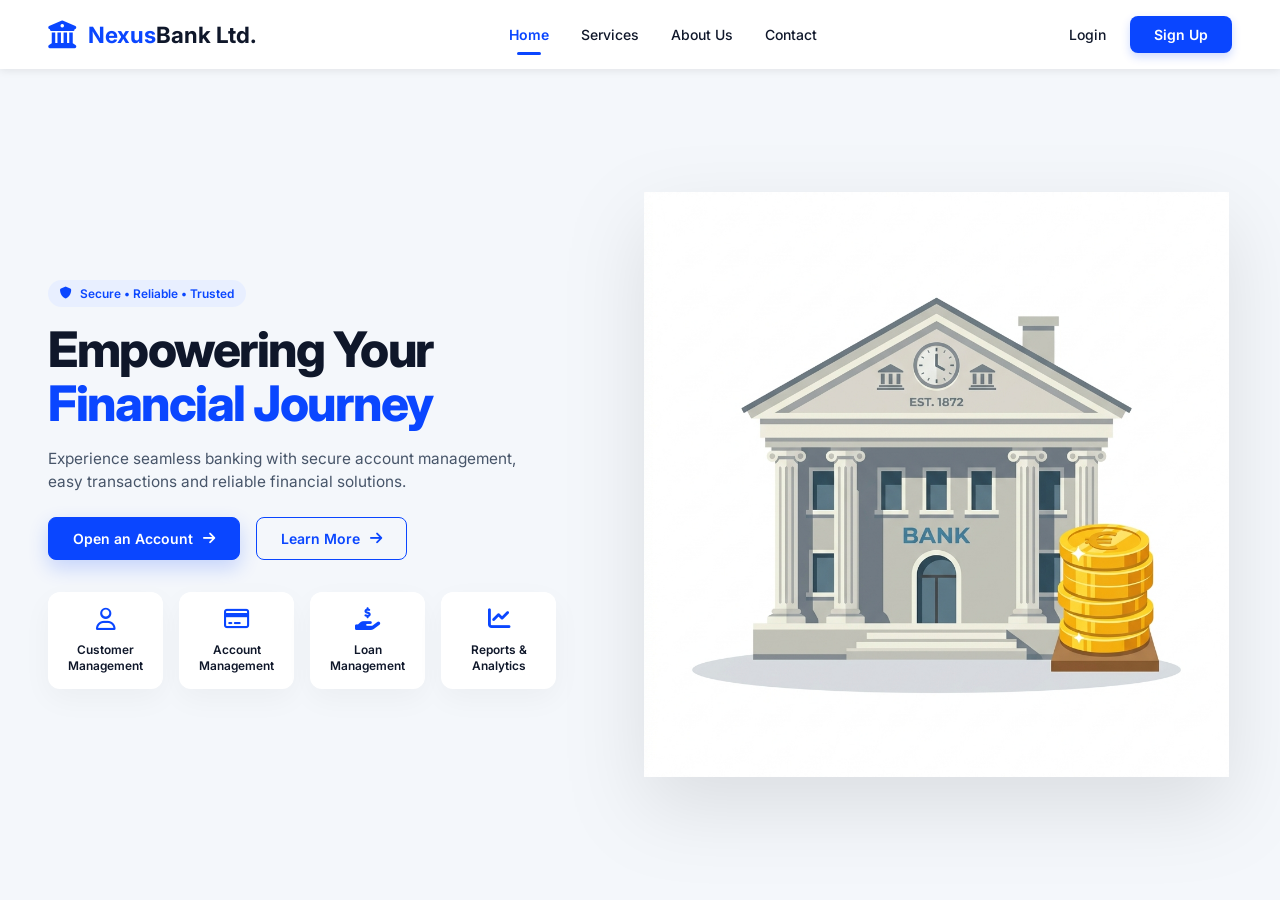
==== index.html @ fcf60eb1 "add landing page and dashboard with responsive design" ====
<!DOCTYPE html>
<html lang="en">
<head>
    <meta charset="UTF-8">
    <meta name="viewport" content="width=device-width, initial-scale=1.0">
    <title>Nexus Bank - Home</title>
    <link href="https://fonts.googleapis.com/css2?family=Inter:wght@400;500;600;700;800&display=swap" rel="stylesheet">
    <link rel="stylesheet" href="https://cdnjs.cloudflare.com/ajax/libs/font-awesome/6.4.0/css/all.min.css">
    <link rel="stylesheet" href="landing.css">
</head>
<body>

    <nav class="navbar">
        <div class="logo">
            <i class="fa-solid fa-building-columns"></i>
            <div><span class="logo-blue">Nexus</span><span class="logo-black">Bank Ltd.</span></div>
        </div>
        <ul class="nav-links">
            <li><a href="#" class="active">Home</a></li>
            <li><a href="#">Services</a></li>
            <li><a href="#">About Us</a></li>
            <li><a href="#">Contact</a></li>
        </ul>
        <div class="nav-actions">
            <a href="dashboard.html" class="login-btn">Login</a>
            <a href="dashboard.html" class="signup-btn">Sign Up</a>
        </div>
    </nav>

    <main class="hero">
        <div class="hero-content">
            <div class="badge">
                <i class="fa-solid fa-shield"></i> Secure &bull; Reliable &bull; Trusted
            </div>
            
            <h1 class="hero-title">Empowering Your<br><span class="text-blue">Financial Journey</span></h1>
            
            <p class="hero-desc">
                Experience seamless banking with secure account management, easy transactions and reliable financial solutions.
            </p>
            
            <div class="hero-buttons">
                <a href="dashboard.html" class="cta-btn primary">Open an Account <i class="fa-solid fa-arrow-right"></i></a>
                <a href="#" class="cta-btn secondary">Learn More <i class="fa-solid fa-arrow-right"></i></a>
            </div>

            <div class="feature-cards">
                <div class="feature-card">
                    <i class="fa-regular fa-user"></i>
                    <span>Customer<br>Management</span>
                </div>
                <div class="feature-card">
                    <i class="fa-regular fa-credit-card"></i>
                    <span>Account<br>Management</span>
                </div>
                <div class="feature-card">
                    <i class="fa-solid fa-hand-holding-dollar"></i>
                    <span>Loan<br>Management</span>
                </div>
                <div class="feature-card">
                    <i class="fa-solid fa-chart-line"></i>
                    <span>Reports &<br>Analytics</span>
                </div>
            </div>
        </div>

        <div class="hero-image">
            <img src="bank_illustration.png" alt="Bank Illustration">
        </div>
    </main>

</body>
</html>
---- landing.css ----
:root {
    --primary: #0a46ff;
    --primary-light: #e8efff;
    --text-dark: #0f172a;
    --text-light: #475569;
    --bg-color: #f4f7fb;
    --card-bg: #ffffff;
}

* {
    margin: 0;
    padding: 0;
    box-sizing: border-box;
    font-family: 'Inter', sans-serif;
}

html {
    font-size: 14px; /* Scale down all rem units */
}

body {
    background-color: var(--bg-color);
    color: var(--text-dark);
    overflow: hidden;
    height: 100vh;
    display: flex;
    flex-direction: column;
}

/* Navbar */
.navbar {
    display: flex;
    justify-content: space-between;
    align-items: center;
    padding: 16px 48px;
    width: 100%;
    background-color: white;
    box-shadow: 0 2px 8px rgba(0,0,0,0.08);
}

.logo {
    display: flex;
    align-items: center;
    gap: 12px;
    font-weight: 700;
    font-size: 1.6rem;
}

.logo i {
    color: var(--primary);
    font-size: 2rem;
}

.logo-blue {
    color: var(--primary);
}

.logo-black {
    color: var(--text-dark);
}

.nav-links {
    display: flex;
    align-items: center;
    gap: 32px;
    list-style: none;
    flex: 1;
    justify-content: center;
}

.nav-links a {
    text-decoration: none;
    color: var(--text-dark);
    font-weight: 500;
    font-size: 1rem;
    padding-bottom: 8px;
    position: relative;
    transition: color 0.2s;
}

.nav-links a.active {
    color: var(--primary);
    font-weight: 600;
}

.nav-links a.active::after {
    content: '';
    position: absolute;
    bottom: -4px;
    left: 50%;
    transform: translateX(-50%);
    width: 24px;
    height: 3px;
    background-color: var(--primary);
    border-radius: 2px;
}

.nav-actions {
    display: flex;
    align-items: center;
    gap: 24px;
}

.login-btn {
    text-decoration: none;
    color: var(--text-dark);
    font-weight: 500;
}

.login-btn:hover {
    color: var(--primary);
}

.signup-btn {
    text-decoration: none;
    padding: 10px 24px;
    background-color: var(--primary);
    border-radius: 8px;
    font-weight: 600;
    color: white;
    transition: all 0.2s;
    box-shadow: 0 4px 10px rgba(10, 70, 255, 0.2);
}

.signup-btn:hover {
    background-color: #063cd1;
    transform: translateY(-2px);
    box-shadow: 0 6px 15px rgba(10, 70, 255, 0.3);
}

/* Hero Section */
.hero {
    flex: 1;
    display: flex;
    align-items: center;
    justify-content: space-between;
    width: 100%;
    padding: 0 48px;
    animation: fadeIn 0.8s ease-out forwards;
}

@keyframes fadeIn {
    from { opacity: 0; transform: translateY(20px); }
    to { opacity: 1; transform: translateY(0); }
}

.hero-content {
    flex: 1;
    max-width: 600px;
}

.badge {
    display: inline-flex;
    align-items: center;
    gap: 8px;
    background-color: var(--primary-light);
    color: var(--primary);
    padding: 6px 12px;
    border-radius: 20px;
    font-size: 0.85rem;
    font-weight: 600;
    margin-bottom: 16px;
}

.hero-title {
    font-size: 3.5rem;
    line-height: 1.1;
    color: var(--text-dark);
    font-family: 'Inter', sans-serif;
    font-weight: 800;
    letter-spacing: -1.5px;
    margin-bottom: 16px;
}

.text-blue {
    color: var(--primary);
}

.hero-desc {
    color: var(--text-light);
    font-size: 1.1rem;
    line-height: 1.5;
    margin-bottom: 24px;
    max-width: 500px;
}

/* Buttons */
.hero-buttons {
    display: flex;
    gap: 16px;
    margin-bottom: 32px;
}

.cta-btn {
    display: inline-flex;
    align-items: center;
    gap: 10px;
    padding: 12px 24px;
    border-radius: 8px;
    text-decoration: none;
    font-weight: 600;
    font-size: 1rem;
    transition: all 0.2s;
}

.cta-btn.primary {
    background-color: var(--primary);
    color: white;
    border: 1.5px solid var(--primary);
    box-shadow: 0 8px 20px rgba(10, 70, 255, 0.2);
}

.cta-btn.primary:hover {
    background-color: #063cd1;
    border-color: #063cd1;
    transform: translateY(-3px);
    box-shadow: 0 12px 25px rgba(10, 70, 255, 0.3);
}

.cta-btn.secondary {
    background-color: transparent;
    color: var(--primary);
    border: 1.5px solid var(--primary);
}

.cta-btn.secondary:hover {
    background-color: var(--primary-light);
    transform: translateY(-3px);
}

/* Feature Cards */
.feature-cards {
    display: flex;
    gap: 16px;
}

.feature-card {
    background-color: var(--card-bg);
    padding: 16px 12px;
    border-radius: 12px;
    box-shadow: 0 10px 30px rgba(0,0,0,0.04);
    display: flex;
    flex-direction: column;
    align-items: center;
    text-align: center;
    gap: 12px;
    width: 115px;
    transition: transform 0.3s ease, box-shadow 0.3s ease;
}

.feature-card:hover {
    transform: translateY(-8px);
    box-shadow: 0 15px 40px rgba(0,0,0,0.08);
}

.feature-card i {
    font-size: 1.6rem;
    color: var(--primary);
}

.feature-card span {
    font-size: 0.85rem;
    font-weight: 600;
    color: var(--text-dark);
    line-height: 1.3;
}

/* Hero Image */
.hero-image {
    flex: 1;
    display: flex;
    justify-content: flex-end;
    position: relative;
}

.hero-image img {
    max-width: 100%;
    height: auto;
    max-height: 65vh;
    width: 600px;
    object-fit: contain;
    z-index: 1;
    animation: float 6s ease-in-out infinite;
    filter: drop-shadow(0 30px 40px rgba(0,0,0,0.1));
    mix-blend-mode: multiply;
}

@keyframes float {
    0% { transform: translateY(0px); }
    50% { transform: translateY(-20px); }
    100% { transform: translateY(0px); }
}

/* Responsive */
@media (max-width: 1024px) {
    .hero {
        flex-direction: column;
        text-align: center;
        padding: 0 32px;
    }
    
    .hero-content {
        margin-bottom: 60px;
        display: flex;
        flex-direction: column;
        align-items: center;
    }
    
    .hero-title {
        font-size: 3.5rem;
    }
    
    .hero-buttons {
        justify-content: center;
    }
    
    .feature-cards {
        flex-wrap: wrap;
        justify-content: center;
    }
    
    .nav-links {
        display: none;
    }
}
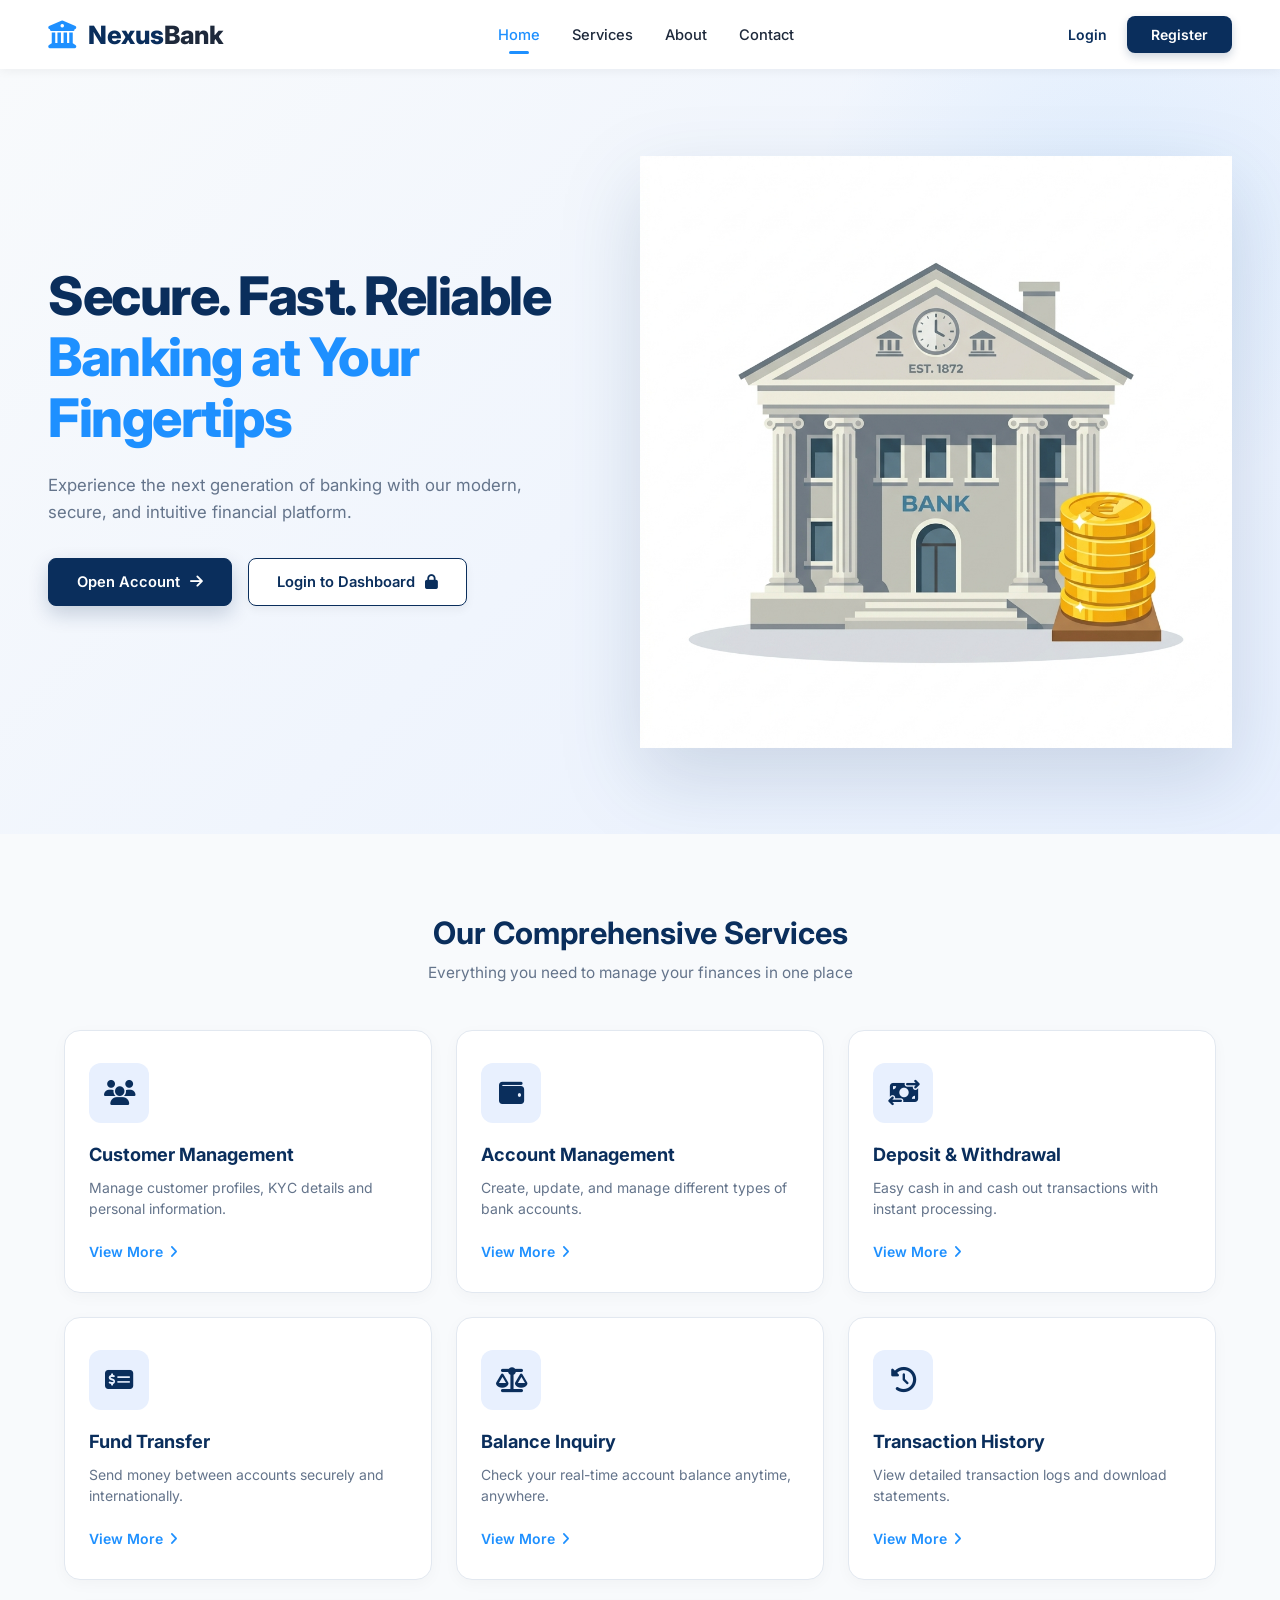
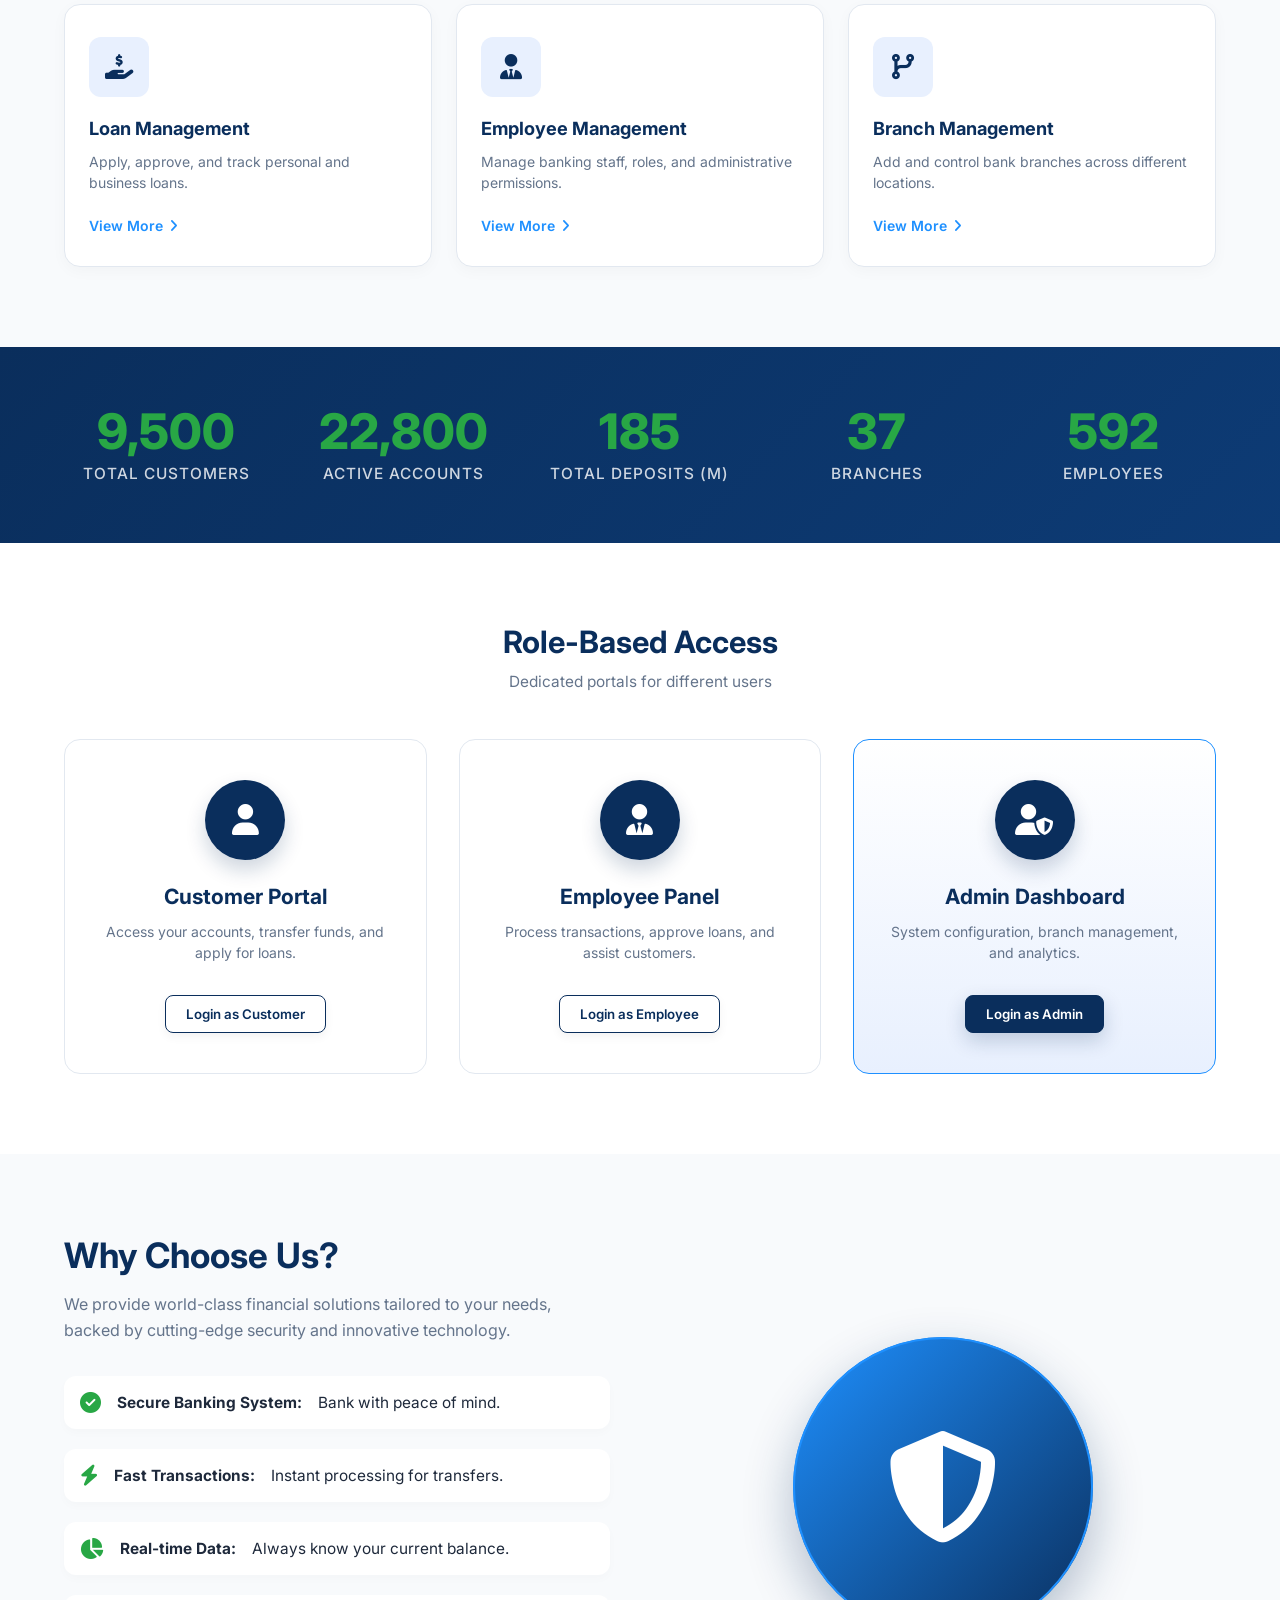
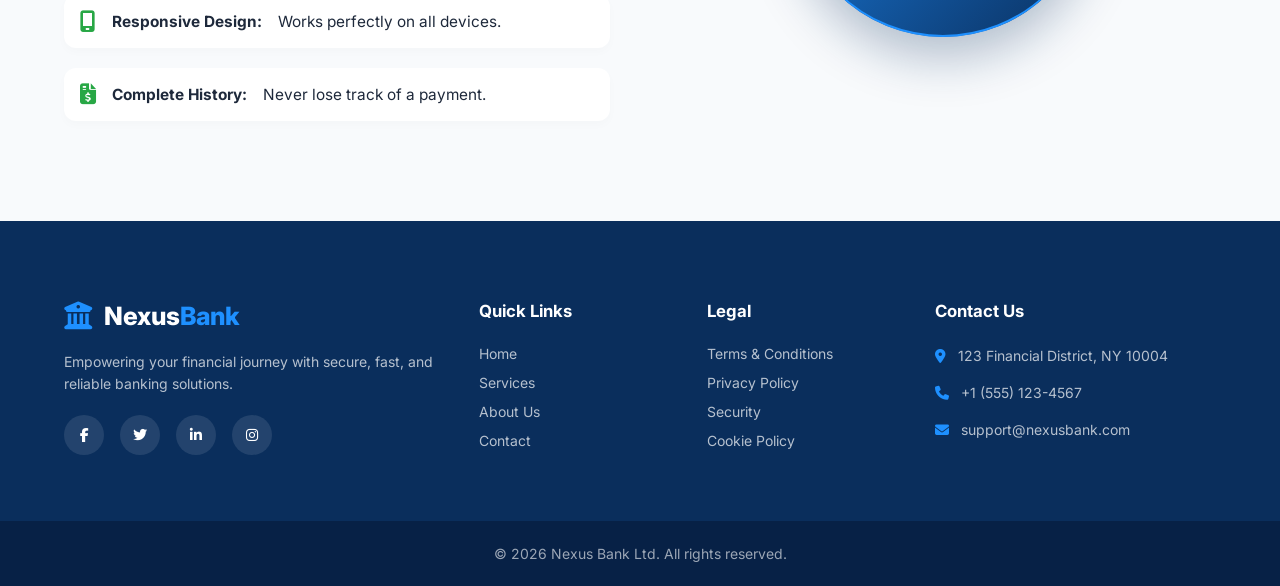
==== commit 47cbe834: "update ui of home page" ====
--- a/index.html
+++ b/index.html
@@ -10,64 +10,245 @@
 </head>
 <body>
 
+    <!-- 1. Top Navigation Bar -->
     <nav class="navbar">
         <div class="logo">
             <i class="fa-solid fa-building-columns"></i>
-            <div><span class="logo-blue">Nexus</span><span class="logo-black">Bank Ltd.</span></div>
+            <div><span class="logo-blue">Nexus</span><span class="logo-black">Bank</span></div>
         </div>
         <ul class="nav-links">
             <li><a href="#" class="active">Home</a></li>
-            <li><a href="#">Services</a></li>
-            <li><a href="#">About Us</a></li>
-            <li><a href="#">Contact</a></li>
+            <li><a href="#services">Services</a></li>
+            <li><a href="#about">About</a></li>
+            <li><a href="#contact">Contact</a></li>
         </ul>
         <div class="nav-actions">
             <a href="dashboard.html" class="login-btn">Login</a>
-            <a href="dashboard.html" class="signup-btn">Sign Up</a>
+            <a href="dashboard.html" class="signup-btn">Register</a>
         </div>
     </nav>
 
+    <!-- 2. Hero Section -->
     <main class="hero">
         <div class="hero-content">
-            <div class="badge">
-                <i class="fa-solid fa-shield"></i> Secure &bull; Reliable &bull; Trusted
-            </div>
-            
-            <h1 class="hero-title">Empowering Your<br><span class="text-blue">Financial Journey</span></h1>
-            
+            <h1 class="hero-title">Secure. Fast. Reliable<br><span class="text-blue">Banking at Your Fingertips</span></h1>
             <p class="hero-desc">
-                Experience seamless banking with secure account management, easy transactions and reliable financial solutions.
+                Experience the next generation of banking with our modern, secure, and intuitive financial platform.
             </p>
-            
             <div class="hero-buttons">
-                <a href="dashboard.html" class="cta-btn primary">Open an Account <i class="fa-solid fa-arrow-right"></i></a>
-                <a href="#" class="cta-btn secondary">Learn More <i class="fa-solid fa-arrow-right"></i></a>
-            </div>
-
-            <div class="feature-cards">
-                <div class="feature-card">
-                    <i class="fa-regular fa-user"></i>
-                    <span>Customer<br>Management</span>
-                </div>
-                <div class="feature-card">
-                    <i class="fa-regular fa-credit-card"></i>
-                    <span>Account<br>Management</span>
-                </div>
-                <div class="feature-card">
-                    <i class="fa-solid fa-hand-holding-dollar"></i>
-                    <span>Loan<br>Management</span>
-                </div>
-                <div class="feature-card">
-                    <i class="fa-solid fa-chart-line"></i>
-                    <span>Reports &<br>Analytics</span>
-                </div>
-            </div>
-        </div>
-
+                <a href="dashboard.html" class="cta-btn primary">Open Account <i class="fa-solid fa-arrow-right"></i></a>
+                <a href="dashboard.html" class="cta-btn secondary">Login to Dashboard <i class="fa-solid fa-lock"></i></a>
+            </div>
+        </div>
         <div class="hero-image">
             <img src="bank_illustration.png" alt="Bank Illustration">
         </div>
     </main>
 
+    <!-- 3. Feature Cards Section -->
+    <section id="services" class="section-padding bg-light">
+        <div class="container">
+            <div class="section-title">
+                <h2>Our Comprehensive Services</h2>
+                <p>Everything you need to manage your finances in one place</p>
+            </div>
+            <div class="features-grid">
+                <!-- Customer Management -->
+                <div class="feature-card-full">
+                    <div class="icon-wrapper"><i class="fa-solid fa-users"></i></div>
+                    <h3>Customer Management</h3>
+                    <p>Manage customer profiles, KYC details and personal information.</p>
+                    <a href="#" class="view-more">View More <i class="fa-solid fa-angle-right"></i></a>
+                </div>
+                <!-- Account Management -->
+                <div class="feature-card-full">
+                    <div class="icon-wrapper"><i class="fa-solid fa-wallet"></i></div>
+                    <h3>Account Management</h3>
+                    <p>Create, update, and manage different types of bank accounts.</p>
+                    <a href="#" class="view-more">View More <i class="fa-solid fa-angle-right"></i></a>
+                </div>
+                <!-- Deposit & Withdrawal -->
+                <div class="feature-card-full">
+                    <div class="icon-wrapper"><i class="fa-solid fa-money-bill-transfer"></i></div>
+                    <h3>Deposit & Withdrawal</h3>
+                    <p>Easy cash in and cash out transactions with instant processing.</p>
+                    <a href="#" class="view-more">View More <i class="fa-solid fa-angle-right"></i></a>
+                </div>
+                <!-- Fund Transfer -->
+                <div class="feature-card-full">
+                    <div class="icon-wrapper"><i class="fa-solid fa-money-check-dollar"></i></div>
+                    <h3>Fund Transfer</h3>
+                    <p>Send money between accounts securely and internationally.</p>
+                    <a href="#" class="view-more">View More <i class="fa-solid fa-angle-right"></i></a>
+                </div>
+                <!-- Balance Inquiry -->
+                <div class="feature-card-full">
+                    <div class="icon-wrapper"><i class="fa-solid fa-scale-balanced"></i></div>
+                    <h3>Balance Inquiry</h3>
+                    <p>Check your real-time account balance anytime, anywhere.</p>
+                    <a href="#" class="view-more">View More <i class="fa-solid fa-angle-right"></i></a>
+                </div>
+                <!-- Transaction History -->
+                <div class="feature-card-full">
+                    <div class="icon-wrapper"><i class="fa-solid fa-clock-rotate-left"></i></div>
+                    <h3>Transaction History</h3>
+                    <p>View detailed transaction logs and download statements.</p>
+                    <a href="#" class="view-more">View More <i class="fa-solid fa-angle-right"></i></a>
+                </div>
+                <!-- Loan Management -->
+                <div class="feature-card-full">
+                    <div class="icon-wrapper"><i class="fa-solid fa-hand-holding-dollar"></i></div>
+                    <h3>Loan Management</h3>
+                    <p>Apply, approve, and track personal and business loans.</p>
+                    <a href="#" class="view-more">View More <i class="fa-solid fa-angle-right"></i></a>
+                </div>
+                <!-- Employee Management -->
+                <div class="feature-card-full">
+                    <div class="icon-wrapper"><i class="fa-solid fa-user-tie"></i></div>
+                    <h3>Employee Management</h3>
+                    <p>Manage banking staff, roles, and administrative permissions.</p>
+                    <a href="#" class="view-more">View More <i class="fa-solid fa-angle-right"></i></a>
+                </div>
+                <!-- Branch Management -->
+                <div class="feature-card-full">
+                    <div class="icon-wrapper"><i class="fa-solid fa-code-branch"></i></div>
+                    <h3>Branch Management</h3>
+                    <p>Add and control bank branches across different locations.</p>
+                    <a href="#" class="view-more">View More <i class="fa-solid fa-angle-right"></i></a>
+                </div>
+            </div>
+        </div>
+    </section>
+
+    <!-- 4. Quick Stats Section -->
+    <section class="stats-section">
+        <div class="container stats-grid">
+            <div class="stat-item">
+                <div class="stat-number" data-target="50000">0</div>
+                <div class="stat-label">Total Customers</div>
+            </div>
+            <div class="stat-item">
+                <div class="stat-number" data-target="120000">0</div>
+                <div class="stat-label">Active Accounts</div>
+            </div>
+            <div class="stat-item">
+                <div class="stat-number" data-target="850">0</div>
+                <div class="stat-label">Total Deposits (M)</div>
+            </div>
+            <div class="stat-item">
+                <div class="stat-number" data-target="125">0</div>
+                <div class="stat-label">Branches</div>
+            </div>
+            <div class="stat-item">
+                <div class="stat-number" data-target="3200">0</div>
+                <div class="stat-label">Employees</div>
+            </div>
+        </div>
+    </section>
+
+    <!-- 5. Role-Based Access Section -->
+    <section class="section-padding bg-white">
+        <div class="container">
+            <div class="section-title">
+                <h2>Role-Based Access</h2>
+                <p>Dedicated portals for different users</p>
+            </div>
+            <div class="roles-grid">
+                <div class="role-card">
+                    <div class="role-icon"><i class="fa-solid fa-user"></i></div>
+                    <h3>Customer Portal</h3>
+                    <p>Access your accounts, transfer funds, and apply for loans.</p>
+                    <a href="dashboard.html" class="cta-btn secondary btn-sm">Login as Customer</a>
+                </div>
+                <div class="role-card">
+                    <div class="role-icon"><i class="fa-solid fa-user-tie"></i></div>
+                    <h3>Employee Panel</h3>
+                    <p>Process transactions, approve loans, and assist customers.</p>
+                    <a href="dashboard.html" class="cta-btn secondary btn-sm">Login as Employee</a>
+                </div>
+                <div class="role-card admin-card">
+                    <div class="role-icon"><i class="fa-solid fa-user-shield"></i></div>
+                    <h3>Admin Dashboard</h3>
+                    <p>System configuration, branch management, and analytics.</p>
+                    <a href="dashboard.html" class="cta-btn primary btn-sm">Login as Admin</a>
+                </div>
+            </div>
+        </div>
+    </section>
+
+    <!-- 6. Why Choose Us Section -->
+    <section id="about" class="section-padding bg-light">
+        <div class="container">
+            <div class="why-choose-us-wrapper">
+                <div class="why-content">
+                    <h2>Why Choose Us?</h2>
+                    <p>We provide world-class financial solutions tailored to your needs, backed by cutting-edge security and innovative technology.</p>
+                    <ul class="benefit-list">
+                        <li><i class="fa-solid fa-check-circle"></i> <strong>Secure Banking System:</strong> Bank with peace of mind.</li>
+                        <li><i class="fa-solid fa-bolt"></i> <strong>Fast Transactions:</strong> Instant processing for transfers.</li>
+                        <li><i class="fa-solid fa-chart-pie"></i> <strong>Real-time Data:</strong> Always know your current balance.</li>
+                        <li><i class="fa-solid fa-mobile-screen"></i> <strong>Responsive Design:</strong> Works perfectly on all devices.</li>
+                        <li><i class="fa-solid fa-file-invoice-dollar"></i> <strong>Complete History:</strong> Never lose track of a payment.</li>
+                    </ul>
+                </div>
+                <div class="why-image">
+                    <div class="shield-graphic">
+                        <i class="fa-solid fa-shield-halved"></i>
+                        <div class="pulse-ring"></div>
+                    </div>
+                </div>
+            </div>
+        </div>
+    </section>
+
+    <!-- 7. Footer Section -->
+    <footer id="contact" class="footer">
+        <div class="container footer-grid">
+            <div class="footer-about">
+                <div class="logo footer-logo">
+                    <i class="fa-solid fa-building-columns"></i>
+                    <div><span class="logo-white">Nexus</span><span class="logo-light">Bank</span></div>
+                </div>
+                <p>Empowering your financial journey with secure, fast, and reliable banking solutions.</p>
+                <div class="social-links">
+                    <a href="#"><i class="fa-brands fa-facebook-f"></i></a>
+                    <a href="#"><i class="fa-brands fa-twitter"></i></a>
+                    <a href="#"><i class="fa-brands fa-linkedin-in"></i></a>
+                    <a href="#"><i class="fa-brands fa-instagram"></i></a>
+                </div>
+            </div>
+            <div class="footer-links">
+                <h3>Quick Links</h3>
+                <ul>
+                    <li><a href="#">Home</a></li>
+                    <li><a href="#services">Services</a></li>
+                    <li><a href="#about">About Us</a></li>
+                    <li><a href="#contact">Contact</a></li>
+                </ul>
+            </div>
+            <div class="footer-links">
+                <h3>Legal</h3>
+                <ul>
+                    <li><a href="#">Terms & Conditions</a></li>
+                    <li><a href="#">Privacy Policy</a></li>
+                    <li><a href="#">Security</a></li>
+                    <li><a href="#">Cookie Policy</a></li>
+                </ul>
+            </div>
+            <div class="footer-contact">
+                <h3>Contact Us</h3>
+                <ul>
+                    <li><i class="fa-solid fa-location-dot"></i> 123 Financial District, NY 10004</li>
+                    <li><i class="fa-solid fa-phone"></i> +1 (555) 123-4567</li>
+                    <li><i class="fa-solid fa-envelope"></i> support@nexusbank.com</li>
+                </ul>
+            </div>
+        </div>
+        <div class="footer-bottom">
+            <p>&copy; 2026 Nexus Bank Ltd. All rights reserved.</p>
+        </div>
+    </footer>
+
+    <script src="script.js"></script>
 </body>
 </html>
--- a/landing.css
+++ b/landing.css
@@ -1,10 +1,14 @@
 :root {
-    --primary: #0a46ff;
-    --primary-light: #e8efff;
-    --text-dark: #0f172a;
-    --text-light: #475569;
-    --bg-color: #f4f7fb;
+    --primary: #0A2E5C;      /* Navy Blue */
+    --primary-light: #e8f0fe;
+    --secondary: #1E90FF;    /* Sky Blue */
+    --accent: #28a745;       /* Green for success */
+    --text-dark: #1e293b;
+    --text-light: #64748b;
+    --bg-color: #f8fafc;
+    --bg-white: #ffffff;
     --card-bg: #ffffff;
+    --border-color: #e2e8f0;
 }
 
 * {
@@ -15,16 +19,56 @@
 }
 
 html {
-    font-size: 14px; /* Scale down all rem units */
+    font-size: 14px;
+    scroll-behavior: smooth;
 }
 
 body {
     background-color: var(--bg-color);
     color: var(--text-dark);
-    overflow: hidden;
-    height: 100vh;
+    min-height: 100vh;
     display: flex;
     flex-direction: column;
+}
+
+.container {
+    max-width: 1200px;
+    margin: 0 auto;
+    padding: 0 24px;
+}
+
+.section-padding {
+    padding: 80px 0;
+}
+
+.bg-light {
+    background-color: var(--bg-color);
+}
+
+.bg-white {
+    background-color: var(--bg-white);
+}
+
+/* Typography & General */
+.section-title {
+    text-align: center;
+    margin-bottom: 48px;
+}
+
+.section-title h2 {
+    font-size: 2.2rem;
+    color: var(--primary);
+    margin-bottom: 12px;
+    font-weight: 700;
+}
+
+.section-title p {
+    font-size: 1.1rem;
+    color: var(--text-light);
+}
+
+.text-blue {
+    color: var(--secondary);
 }
 
 /* Navbar */
@@ -35,19 +79,22 @@
     padding: 16px 48px;
     width: 100%;
     background-color: white;
-    box-shadow: 0 2px 8px rgba(0,0,0,0.08);
+    box-shadow: 0 2px 10px rgba(0,0,0,0.05);
+    position: sticky;
+    top: 0;
+    z-index: 1000;
 }
 
 .logo {
     display: flex;
     align-items: center;
     gap: 12px;
-    font-weight: 700;
-    font-size: 1.6rem;
+    font-weight: 800;
+    font-size: 1.8rem;
 }
 
 .logo i {
-    color: var(--primary);
+    color: var(--secondary);
     font-size: 2rem;
 }
 
@@ -72,15 +119,14 @@
     text-decoration: none;
     color: var(--text-dark);
     font-weight: 500;
-    font-size: 1rem;
-    padding-bottom: 8px;
+    font-size: 1.05rem;
+    padding-bottom: 6px;
     position: relative;
-    transition: color 0.2s;
-}
-
-.nav-links a.active {
-    color: var(--primary);
-    font-weight: 600;
+    transition: color 0.3s;
+}
+
+.nav-links a:hover, .nav-links a.active {
+    color: var(--secondary);
 }
 
 .nav-links a.active::after {
@@ -89,26 +135,27 @@
     bottom: -4px;
     left: 50%;
     transform: translateX(-50%);
-    width: 24px;
+    width: 20px;
     height: 3px;
-    background-color: var(--primary);
+    background-color: var(--secondary);
     border-radius: 2px;
 }
 
 .nav-actions {
     display: flex;
     align-items: center;
-    gap: 24px;
+    gap: 20px;
 }
 
 .login-btn {
     text-decoration: none;
-    color: var(--text-dark);
-    font-weight: 500;
+    color: var(--primary);
+    font-weight: 600;
+    transition: color 0.2s;
 }
 
 .login-btn:hover {
-    color: var(--primary);
+    color: var(--secondary);
 }
 
 .signup-btn {
@@ -118,24 +165,46 @@
     border-radius: 8px;
     font-weight: 600;
     color: white;
-    transition: all 0.2s;
-    box-shadow: 0 4px 10px rgba(10, 70, 255, 0.2);
+    transition: all 0.3s;
+    box-shadow: 0 4px 10px rgba(10, 46, 92, 0.2);
 }
 
 .signup-btn:hover {
-    background-color: #063cd1;
+    background-color: var(--secondary);
     transform: translateY(-2px);
-    box-shadow: 0 6px 15px rgba(10, 70, 255, 0.3);
+    box-shadow: 0 6px 15px rgba(30, 144, 255, 0.3);
 }
 
 /* Hero Section */
 .hero {
-    flex: 1;
     display: flex;
     align-items: center;
     justify-content: space-between;
     width: 100%;
-    padding: 0 48px;
+    padding: 60px 48px;
+    min-height: 85vh;
+    background: linear-gradient(135deg, #f8fafc 0%, #e8f0fe 100%);
+    position: relative;
+    overflow: hidden;
+}
+
+.hero::before {
+    content: '';
+    position: absolute;
+    top: -20%;
+    right: -10%;
+    width: 600px;
+    height: 600px;
+    background: radial-gradient(circle, rgba(30, 144, 255, 0.08) 0%, rgba(255,255,255,0) 70%);
+    border-radius: 50%;
+    z-index: 0;
+}
+
+.hero-content {
+    flex: 1;
+    max-width: 600px;
+    position: relative;
+    z-index: 1;
     animation: fadeIn 0.8s ease-out forwards;
 }
 
@@ -144,44 +213,21 @@
     to { opacity: 1; transform: translateY(0); }
 }
 
-.hero-content {
-    flex: 1;
-    max-width: 600px;
-}
-
-.badge {
-    display: inline-flex;
-    align-items: center;
-    gap: 8px;
-    background-color: var(--primary-light);
-    color: var(--primary);
-    padding: 6px 12px;
-    border-radius: 20px;
-    font-size: 0.85rem;
-    font-weight: 600;
-    margin-bottom: 16px;
-}
-
 .hero-title {
-    font-size: 3.5rem;
-    line-height: 1.1;
-    color: var(--text-dark);
-    font-family: 'Inter', sans-serif;
+    font-size: 3.8rem;
+    line-height: 1.15;
+    color: var(--primary);
     font-weight: 800;
     letter-spacing: -1.5px;
-    margin-bottom: 16px;
-}
-
-.text-blue {
-    color: var(--primary);
+    margin-bottom: 24px;
 }
 
 .hero-desc {
     color: var(--text-light);
-    font-size: 1.1rem;
-    line-height: 1.5;
-    margin-bottom: 24px;
-    max-width: 500px;
+    font-size: 1.2rem;
+    line-height: 1.6;
+    margin-bottom: 32px;
+    max-width: 520px;
 }
 
 /* Buttons */
@@ -194,75 +240,46 @@
 .cta-btn {
     display: inline-flex;
     align-items: center;
+    justify-content: center;
     gap: 10px;
-    padding: 12px 24px;
+    padding: 14px 28px;
     border-radius: 8px;
     text-decoration: none;
     font-weight: 600;
-    font-size: 1rem;
-    transition: all 0.2s;
+    font-size: 1.05rem;
+    transition: all 0.3s;
+}
+
+.btn-sm {
+    padding: 10px 20px;
+    font-size: 0.95rem;
 }
 
 .cta-btn.primary {
     background-color: var(--primary);
     color: white;
     border: 1.5px solid var(--primary);
-    box-shadow: 0 8px 20px rgba(10, 70, 255, 0.2);
+    box-shadow: 0 8px 20px rgba(10, 46, 92, 0.2);
 }
 
 .cta-btn.primary:hover {
-    background-color: #063cd1;
-    border-color: #063cd1;
+    background-color: var(--secondary);
+    border-color: var(--secondary);
     transform: translateY(-3px);
-    box-shadow: 0 12px 25px rgba(10, 70, 255, 0.3);
+    box-shadow: 0 12px 25px rgba(30, 144, 255, 0.3);
 }
 
 .cta-btn.secondary {
-    background-color: transparent;
+    background-color: white;
     color: var(--primary);
     border: 1.5px solid var(--primary);
+    box-shadow: 0 4px 10px rgba(0,0,0,0.05);
 }
 
 .cta-btn.secondary:hover {
     background-color: var(--primary-light);
     transform: translateY(-3px);
-}
-
-/* Feature Cards */
-.feature-cards {
-    display: flex;
-    gap: 16px;
-}
-
-.feature-card {
-    background-color: var(--card-bg);
-    padding: 16px 12px;
-    border-radius: 12px;
-    box-shadow: 0 10px 30px rgba(0,0,0,0.04);
-    display: flex;
-    flex-direction: column;
-    align-items: center;
-    text-align: center;
-    gap: 12px;
-    width: 115px;
-    transition: transform 0.3s ease, box-shadow 0.3s ease;
-}
-
-.feature-card:hover {
-    transform: translateY(-8px);
-    box-shadow: 0 15px 40px rgba(0,0,0,0.08);
-}
-
-.feature-card i {
-    font-size: 1.6rem;
-    color: var(--primary);
-}
-
-.feature-card span {
-    font-size: 0.85rem;
-    font-weight: 600;
-    color: var(--text-dark);
-    line-height: 1.3;
+    box-shadow: 0 8px 15px rgba(0,0,0,0.08);
 }
 
 /* Hero Image */
@@ -271,18 +288,17 @@
     display: flex;
     justify-content: flex-end;
     position: relative;
+    z-index: 1;
 }
 
 .hero-image img {
     max-width: 100%;
     height: auto;
-    max-height: 65vh;
+    max-height: 600px;
     width: 600px;
     object-fit: contain;
-    z-index: 1;
     animation: float 6s ease-in-out infinite;
-    filter: drop-shadow(0 30px 40px rgba(0,0,0,0.1));
-    mix-blend-mode: multiply;
+    filter: drop-shadow(0 30px 40px rgba(10,46,92,0.15));
 }
 
 @keyframes float {
@@ -291,35 +307,406 @@
     100% { transform: translateY(0px); }
 }
 
-/* Responsive */
+/* Feature Cards Grid */
+.features-grid {
+    display: grid;
+    grid-template-columns: repeat(auto-fit, minmax(320px, 1fr));
+    gap: 24px;
+}
+
+.feature-card-full {
+    background: var(--card-bg);
+    padding: 32px 24px;
+    border-radius: 16px;
+    box-shadow: 0 4px 15px rgba(0,0,0,0.03);
+    border: 1px solid var(--border-color);
+    transition: all 0.3s ease;
+    display: flex;
+    flex-direction: column;
+    align-items: flex-start;
+}
+
+.feature-card-full:hover {
+    transform: translateY(-8px);
+    box-shadow: 0 15px 35px rgba(10,46,92,0.08);
+    border-color: var(--secondary);
+}
+
+.icon-wrapper {
+    width: 60px;
+    height: 60px;
+    background-color: var(--primary-light);
+    border-radius: 12px;
+    display: flex;
+    align-items: center;
+    justify-content: center;
+    margin-bottom: 20px;
+    transition: all 0.3s ease;
+}
+
+.feature-card-full:hover .icon-wrapper {
+    background-color: var(--secondary);
+}
+
+.icon-wrapper i {
+    font-size: 1.8rem;
+    color: var(--primary);
+    transition: all 0.3s ease;
+}
+
+.feature-card-full:hover .icon-wrapper i {
+    color: white;
+}
+
+.feature-card-full h3 {
+    font-size: 1.3rem;
+    color: var(--primary);
+    margin-bottom: 12px;
+    font-weight: 700;
+}
+
+.feature-card-full p {
+    color: var(--text-light);
+    line-height: 1.5;
+    margin-bottom: 24px;
+    flex-grow: 1;
+}
+
+.view-more {
+    color: var(--secondary);
+    text-decoration: none;
+    font-weight: 600;
+    display: flex;
+    align-items: center;
+    gap: 6px;
+    font-size: 1rem;
+    transition: gap 0.3s;
+}
+
+.feature-card-full:hover .view-more {
+    gap: 10px;
+}
+
+/* Quick Stats */
+.stats-section {
+    background: linear-gradient(135deg, var(--primary) 0%, #0d3b75 100%);
+    padding: 60px 0;
+    color: white;
+}
+
+.stats-grid {
+    display: grid;
+    grid-template-columns: repeat(auto-fit, minmax(180px, 1fr));
+    gap: 32px;
+    text-align: center;
+}
+
+.stat-item {
+    display: flex;
+    flex-direction: column;
+    align-items: center;
+}
+
+.stat-number {
+    font-size: 3.5rem;
+    font-weight: 800;
+    color: var(--accent);
+    margin-bottom: 8px;
+    line-height: 1;
+}
+
+.stat-label {
+    font-size: 1.1rem;
+    font-weight: 500;
+    color: rgba(255,255,255,0.8);
+    text-transform: uppercase;
+    letter-spacing: 1px;
+}
+
+/* Role-Based Access */
+.roles-grid {
+    display: grid;
+    grid-template-columns: repeat(auto-fit, minmax(300px, 1fr));
+    gap: 32px;
+}
+
+.role-card {
+    background: var(--card-bg);
+    border: 1px solid var(--border-color);
+    border-radius: 16px;
+    padding: 40px 32px;
+    text-align: center;
+    transition: all 0.3s ease;
+    display: flex;
+    flex-direction: column;
+    align-items: center;
+}
+
+.role-card:hover {
+    box-shadow: 0 20px 40px rgba(0,0,0,0.06);
+    transform: translateY(-5px);
+}
+
+.role-card.admin-card {
+    background: linear-gradient(180deg, #ffffff 0%, var(--primary-light) 100%);
+    border-color: var(--secondary);
+}
+
+.role-icon {
+    width: 80px;
+    height: 80px;
+    background-color: var(--primary);
+    border-radius: 50%;
+    display: flex;
+    align-items: center;
+    justify-content: center;
+    margin-bottom: 24px;
+    box-shadow: 0 10px 20px rgba(10,46,92,0.2);
+}
+
+.role-icon i {
+    font-size: 2.2rem;
+    color: white;
+}
+
+.role-card h3 {
+    font-size: 1.5rem;
+    color: var(--primary);
+    margin-bottom: 12px;
+}
+
+.role-card p {
+    color: var(--text-light);
+    line-height: 1.5;
+    margin-bottom: 32px;
+    flex-grow: 1;
+}
+
+/* Why Choose Us */
+.why-choose-us-wrapper {
+    display: flex;
+    align-items: center;
+    gap: 60px;
+}
+
+.why-content {
+    flex: 1;
+}
+
+.why-content h2 {
+    font-size: 2.5rem;
+    color: var(--primary);
+    margin-bottom: 16px;
+}
+
+.why-content p {
+    font-size: 1.15rem;
+    color: var(--text-light);
+    line-height: 1.6;
+    margin-bottom: 32px;
+}
+
+.benefit-list {
+    list-style: none;
+}
+
+.benefit-list li {
+    display: flex;
+    align-items: center;
+    gap: 16px;
+    font-size: 1.1rem;
+    color: var(--text-dark);
+    margin-bottom: 20px;
+    padding: 16px;
+    background: white;
+    border-radius: 12px;
+    box-shadow: 0 4px 10px rgba(0,0,0,0.02);
+    transition: transform 0.2s;
+}
+
+.benefit-list li:hover {
+    transform: translateX(10px);
+}
+
+.benefit-list li i {
+    color: var(--accent);
+    font-size: 1.5rem;
+}
+
+.why-image {
+    flex: 1;
+    display: flex;
+    justify-content: center;
+    align-items: center;
+}
+
+.shield-graphic {
+    width: 300px;
+    height: 300px;
+    background: linear-gradient(135deg, var(--secondary) 0%, var(--primary) 100%);
+    border-radius: 50%;
+    display: flex;
+    align-items: center;
+    justify-content: center;
+    position: relative;
+    box-shadow: 0 20px 50px rgba(10,46,92,0.3);
+}
+
+.shield-graphic i {
+    font-size: 8rem;
+    color: white;
+    z-index: 2;
+}
+
+.pulse-ring {
+    position: absolute;
+    width: 100%;
+    height: 100%;
+    border-radius: 50%;
+    border: 2px solid var(--secondary);
+    animation: pulse 2s infinite;
+    z-index: 1;
+}
+
+@keyframes pulse {
+    0% { transform: scale(1); opacity: 0.8; }
+    100% { transform: scale(1.3); opacity: 0; }
+}
+
+/* Footer */
+.footer {
+    background-color: var(--primary);
+    color: white;
+    padding-top: 80px;
+}
+
+.footer-grid {
+    display: grid;
+    grid-template-columns: 2fr 1fr 1fr 1.5fr;
+    gap: 40px;
+    margin-bottom: 60px;
+}
+
+.footer-about p {
+    color: rgba(255,255,255,0.7);
+    line-height: 1.6;
+    margin: 20px 0;
+}
+
+.footer-logo .logo-white { color: white; }
+.footer-logo .logo-light { color: var(--secondary); }
+
+.social-links {
+    display: flex;
+    gap: 16px;
+}
+
+.social-links a {
+    width: 40px;
+    height: 40px;
+    background: rgba(255,255,255,0.1);
+    border-radius: 50%;
+    display: flex;
+    align-items: center;
+    justify-content: center;
+    color: white;
+    text-decoration: none;
+    transition: all 0.3s;
+}
+
+.social-links a:hover {
+    background: var(--secondary);
+    transform: translateY(-3px);
+}
+
+.footer-links h3, .footer-contact h3 {
+    font-size: 1.2rem;
+    margin-bottom: 24px;
+    color: white;
+}
+
+.footer-links ul, .footer-contact ul {
+    list-style: none;
+}
+
+.footer-links li {
+    margin-bottom: 12px;
+}
+
+.footer-links a {
+    color: rgba(255,255,255,0.7);
+    text-decoration: none;
+    transition: color 0.3s;
+}
+
+.footer-links a:hover {
+    color: var(--secondary);
+}
+
+.footer-contact li {
+    display: flex;
+    align-items: flex-start;
+    gap: 12px;
+    color: rgba(255,255,255,0.7);
+    margin-bottom: 16px;
+    line-height: 1.5;
+}
+
+.footer-contact i {
+    color: var(--secondary);
+    margin-top: 4px;
+}
+
+.footer-bottom {
+    background-color: #072146;
+    padding: 24px 0;
+    text-align: center;
+    color: rgba(255,255,255,0.6);
+}
+
+/* Responsive Design */
 @media (max-width: 1024px) {
     .hero {
         flex-direction: column;
         text-align: center;
-        padding: 0 32px;
+        padding: 60px 32px;
     }
     
     .hero-content {
-        margin-bottom: 60px;
         display: flex;
         flex-direction: column;
         align-items: center;
-    }
-    
-    .hero-title {
-        font-size: 3.5rem;
+        margin-bottom: 60px;
     }
     
     .hero-buttons {
         justify-content: center;
     }
     
-    .feature-cards {
-        flex-wrap: wrap;
-        justify-content: center;
+    .why-choose-us-wrapper {
+        flex-direction: column;
+        text-align: center;
     }
     
+    .benefit-list li {
+        text-align: left;
+    }
+
+    .footer-grid {
+        grid-template-columns: 1fr 1fr;
+    }
+}
+
+@media (max-width: 768px) {
     .nav-links {
         display: none;
     }
-}
+    
+    .hero-title {
+        font-size: 2.8rem;
+    }
+    
+    .footer-grid {
+        grid-template-columns: 1fr;
+    }
+}
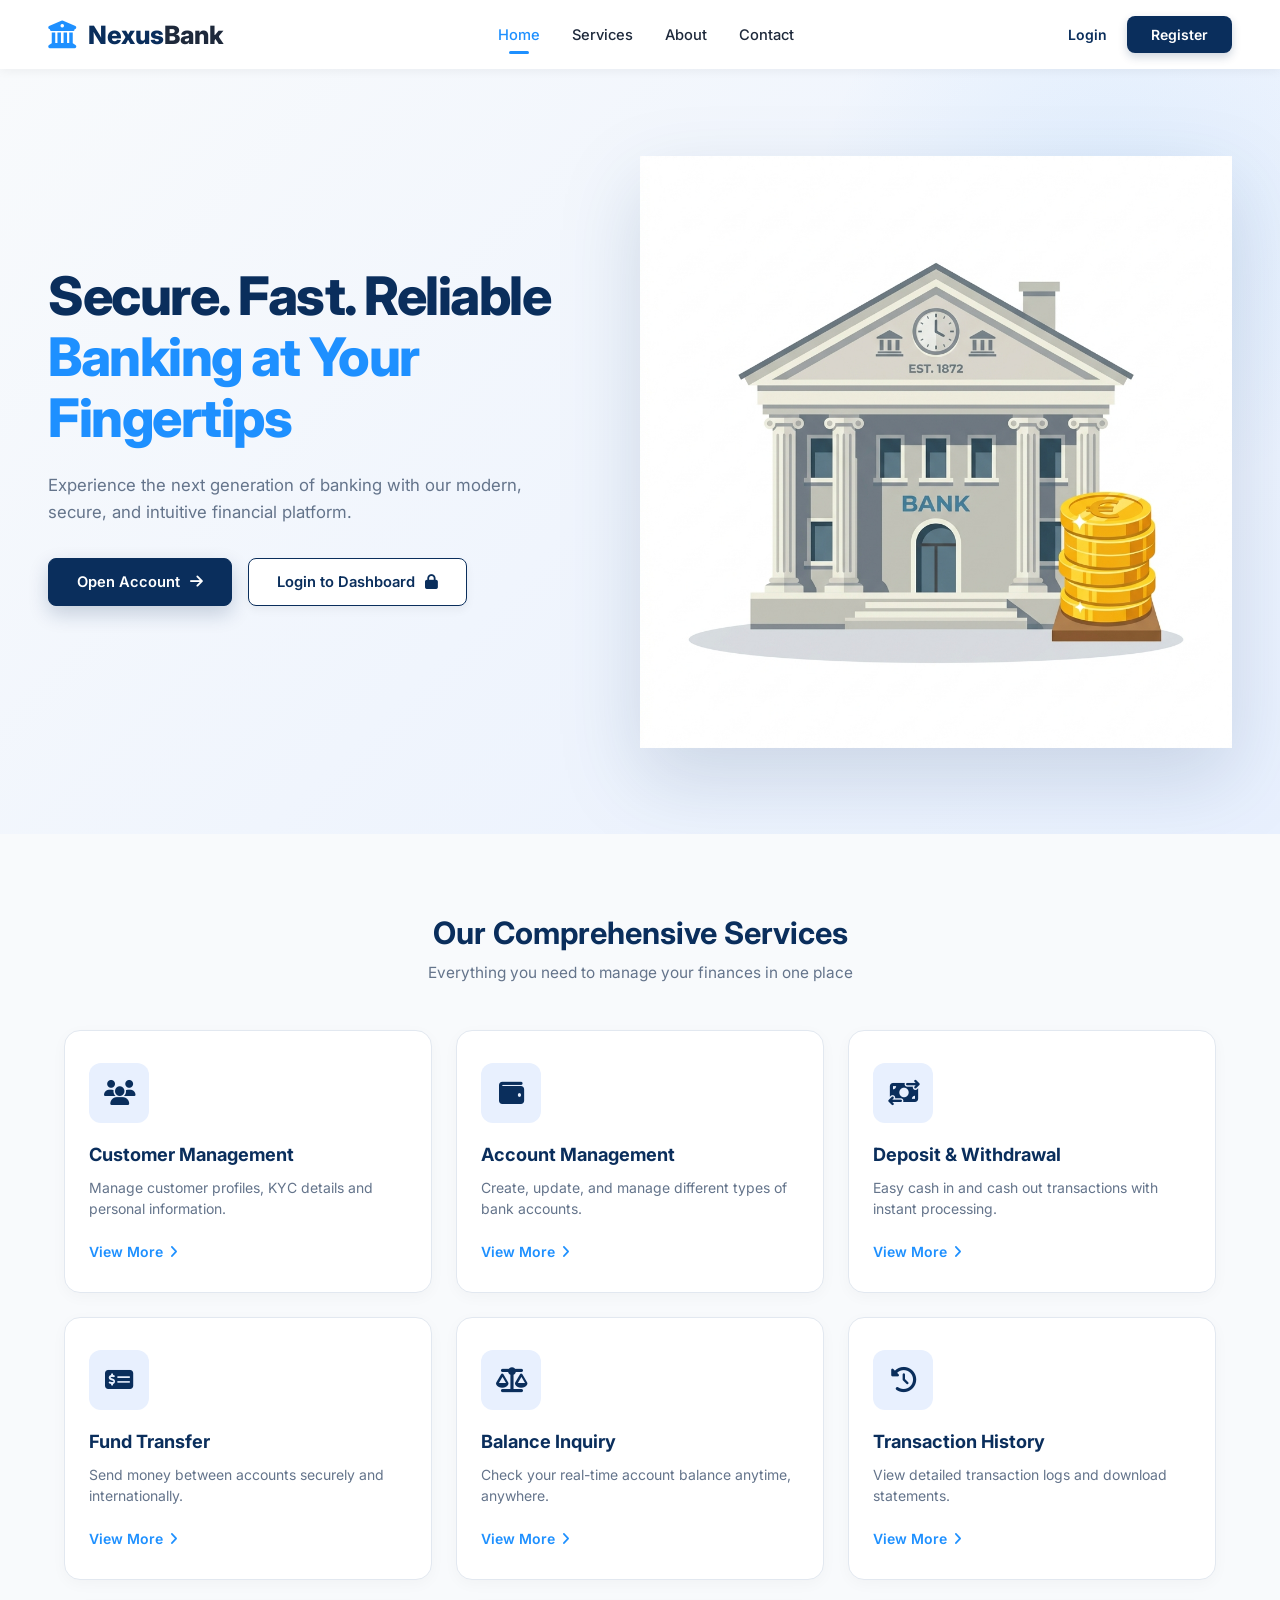
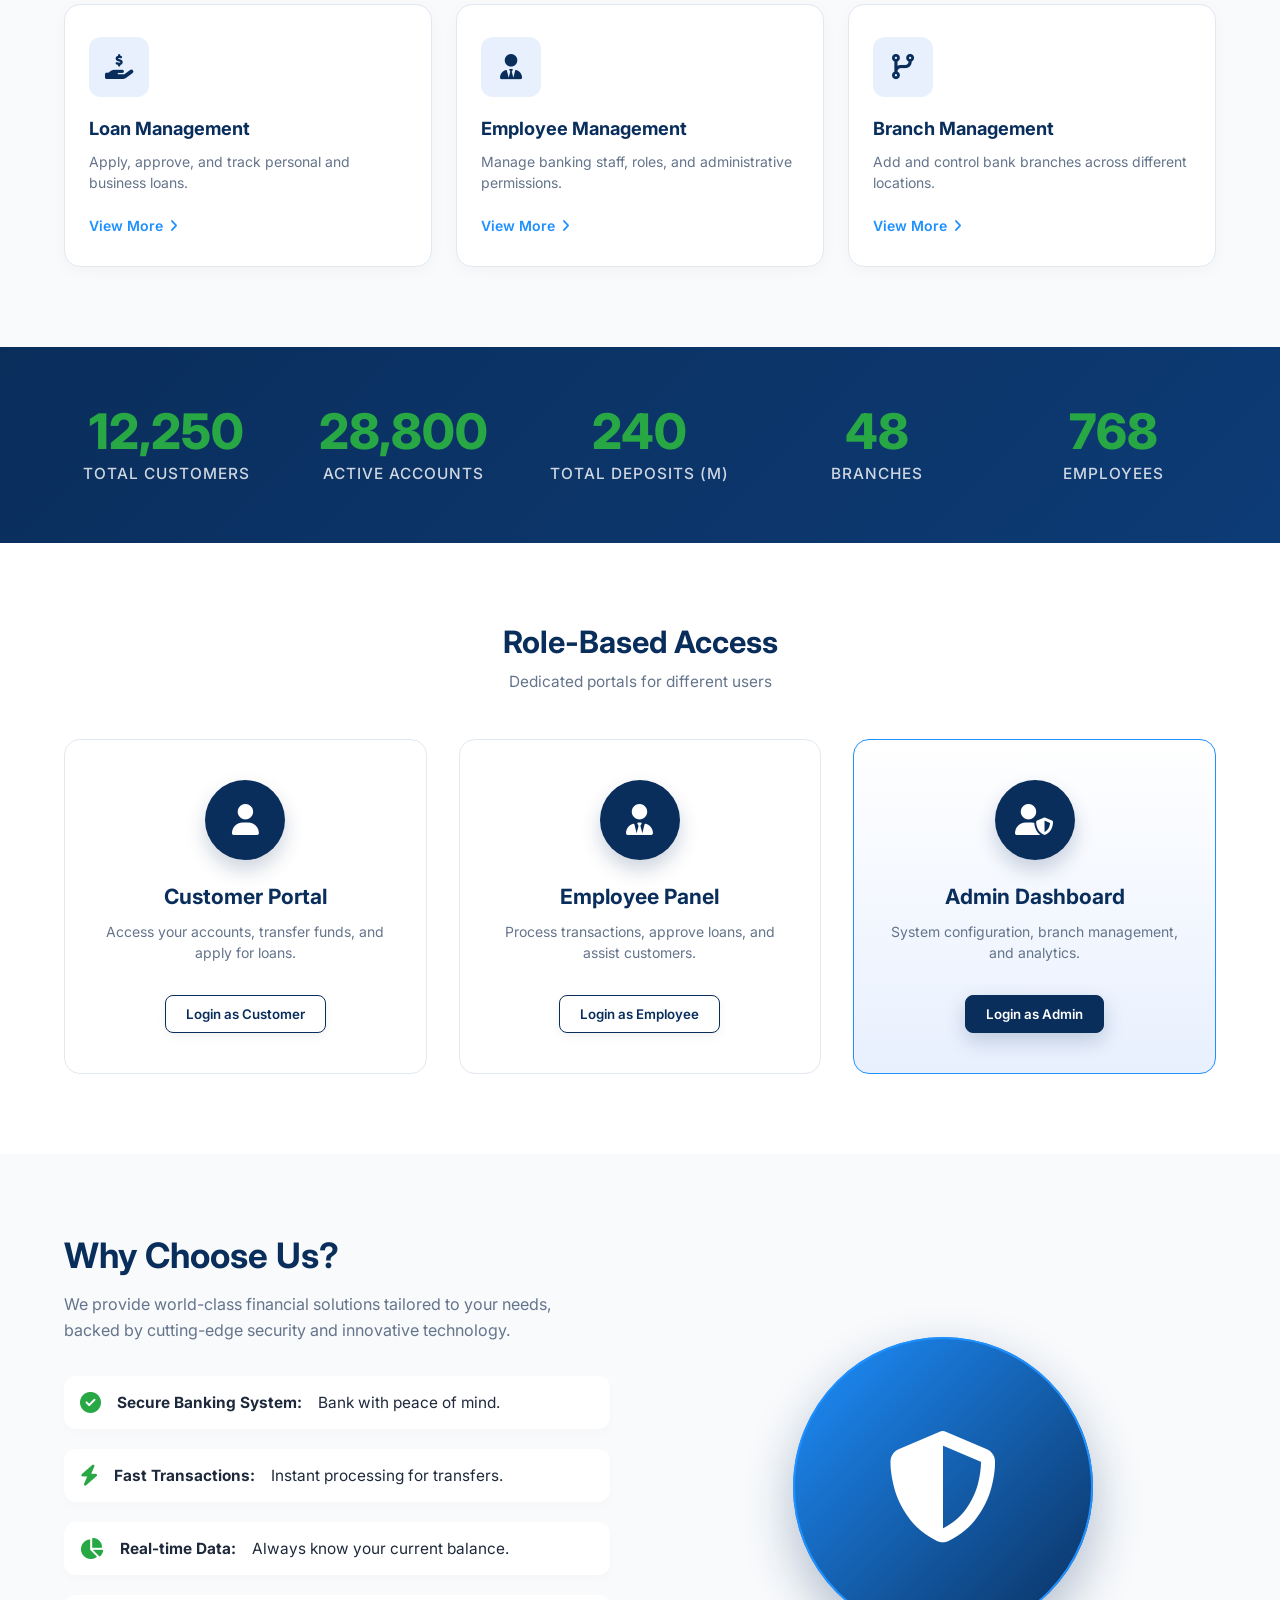
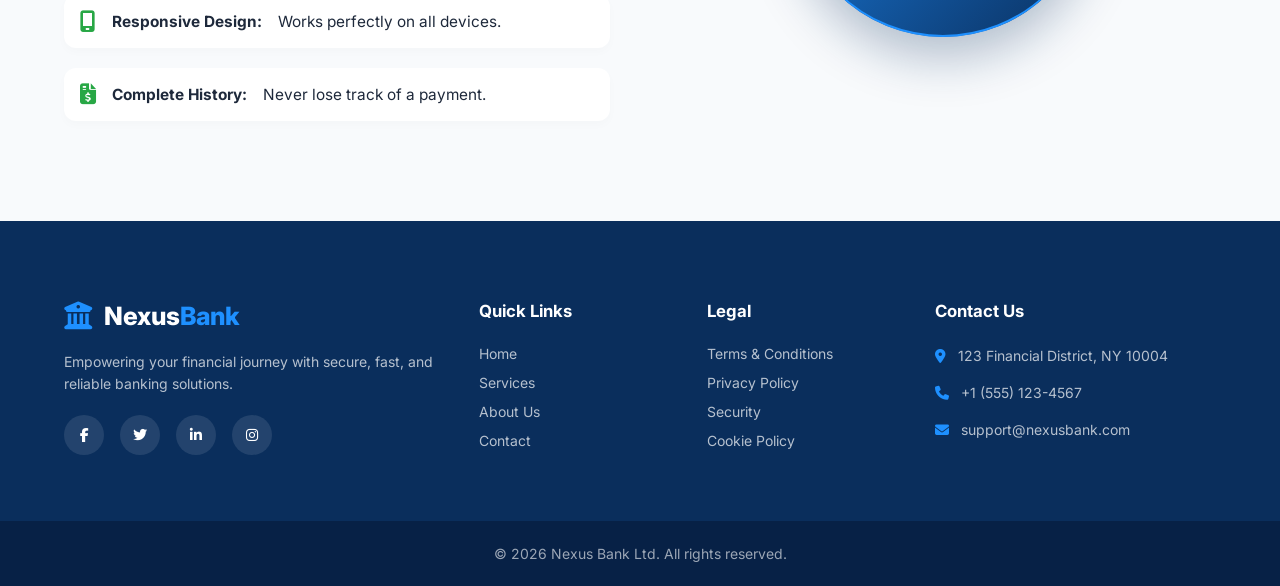
==== commit 864491b9: "add user dashboard with responsive design" ====
--- a/index.html
+++ b/index.html
@@ -158,7 +158,7 @@
                     <div class="role-icon"><i class="fa-solid fa-user"></i></div>
                     <h3>Customer Portal</h3>
                     <p>Access your accounts, transfer funds, and apply for loans.</p>
-                    <a href="dashboard.html" class="cta-btn secondary btn-sm">Login as Customer</a>
+                    <a href="user-dashboard.html" class="cta-btn secondary btn-sm">Login as Customer</a>
                 </div>
                 <div class="role-card">
                     <div class="role-icon"><i class="fa-solid fa-user-tie"></i></div>
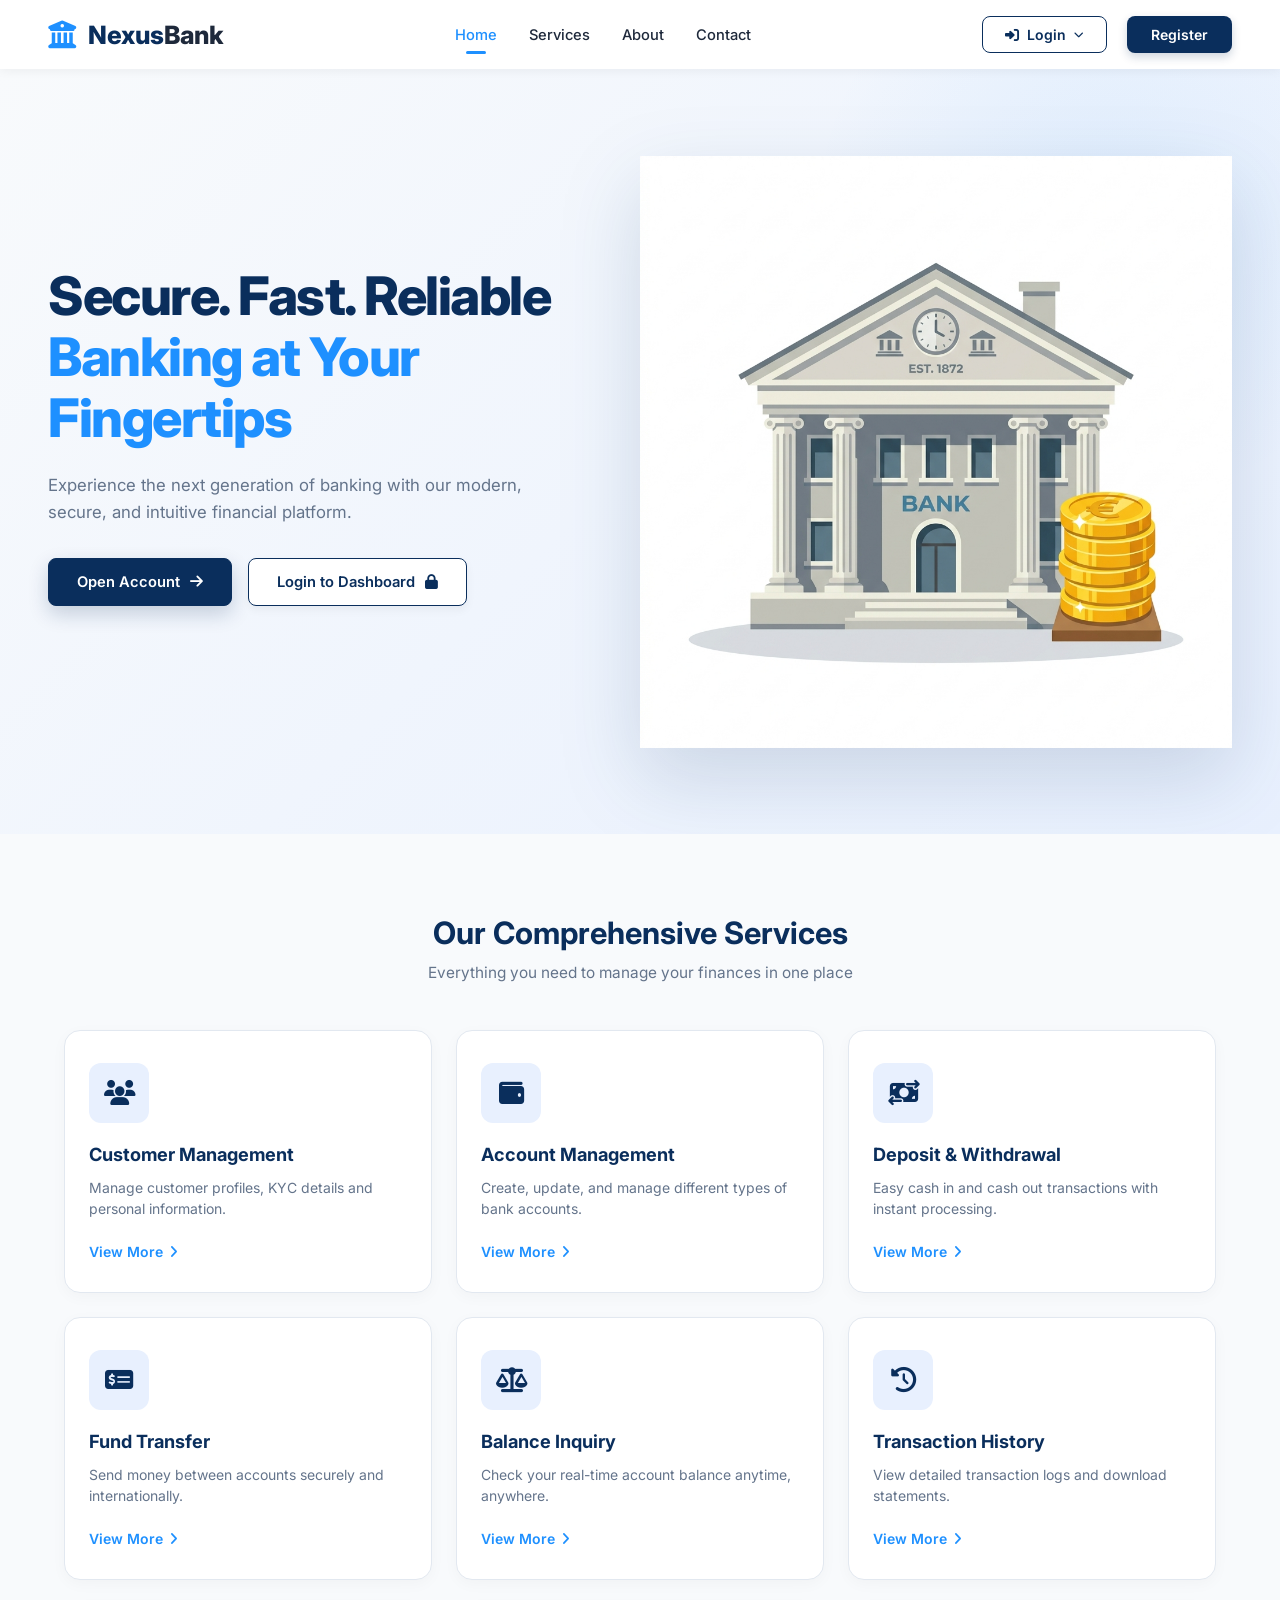
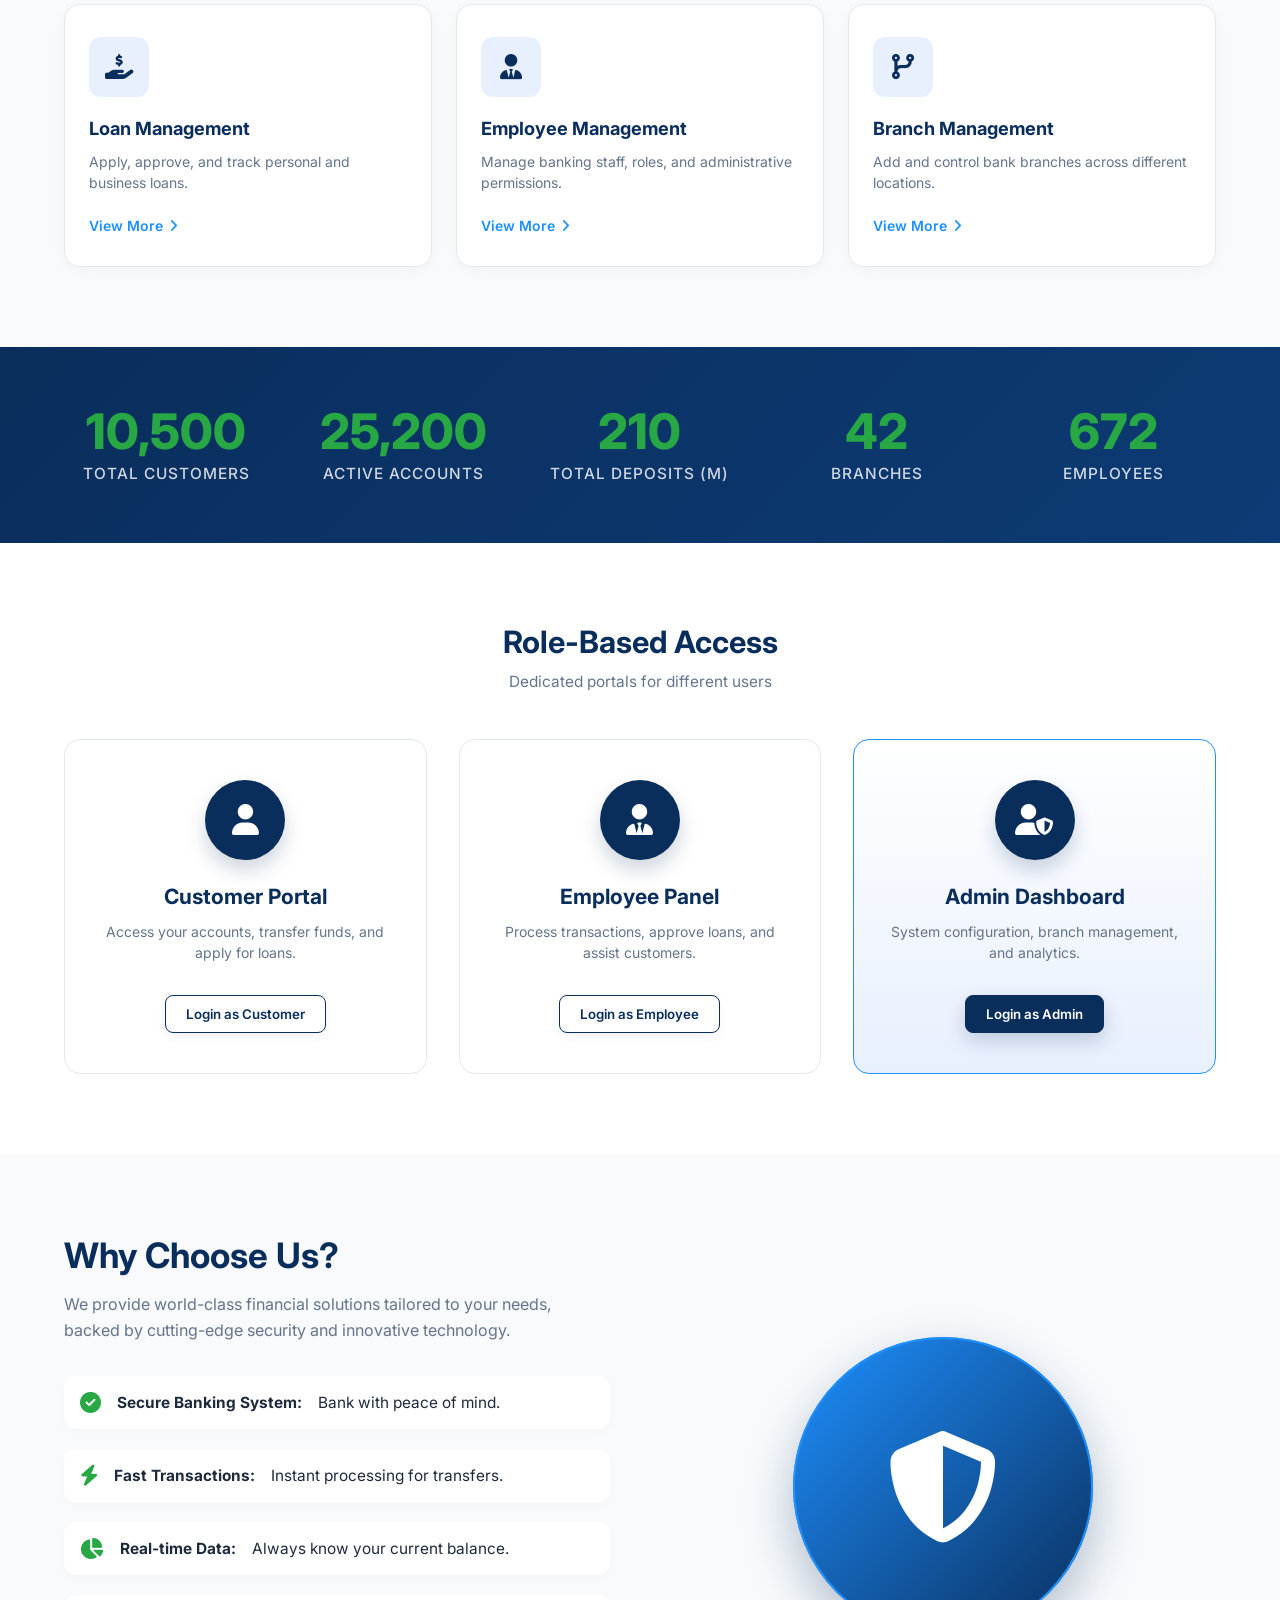
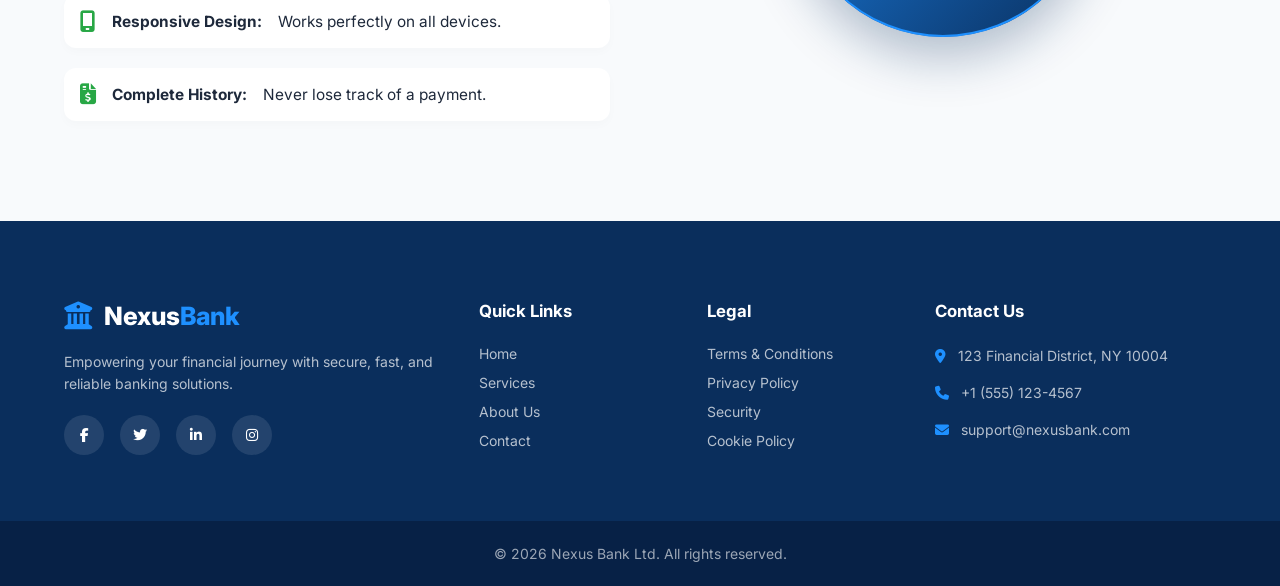
==== commit b06fb6c3: "add login and signup page" ====
--- a/index.html
+++ b/index.html
@@ -23,8 +23,28 @@
             <li><a href="#contact">Contact</a></li>
         </ul>
         <div class="nav-actions">
-            <a href="dashboard.html" class="login-btn">Login</a>
-            <a href="dashboard.html" class="signup-btn">Register</a>
+            <div class="login-dropdown" id="loginDropdown">
+                <button class="login-btn" id="loginToggleBtn">
+                    <i class="fa-solid fa-right-to-bracket"></i> Login <i class="fa-solid fa-chevron-down dropdown-arrow"></i>
+                </button>
+                <div class="login-dropdown-menu" id="loginDropdownMenu">
+                    <a href="login.html?role=employee" class="dropdown-item">
+                        <div class="dropdown-item-icon employee-icon"><i class="fa-solid fa-user-tie"></i></div>
+                        <div class="dropdown-item-text">
+                            <span class="dropdown-item-title">Employee</span>
+                            <span class="dropdown-item-desc">Staff & Admin portal</span>
+                        </div>
+                    </a>
+                    <a href="login.html?role=customer" class="dropdown-item">
+                        <div class="dropdown-item-icon customer-icon"><i class="fa-solid fa-user"></i></div>
+                        <div class="dropdown-item-text">
+                            <span class="dropdown-item-title">Customer</span>
+                            <span class="dropdown-item-desc">Personal banking</span>
+                        </div>
+                    </a>
+                </div>
+            </div>
+            <a href="signup.html" class="signup-btn">Register</a>
         </div>
     </nav>
 
@@ -36,8 +56,8 @@
                 Experience the next generation of banking with our modern, secure, and intuitive financial platform.
             </p>
             <div class="hero-buttons">
-                <a href="dashboard.html" class="cta-btn primary">Open Account <i class="fa-solid fa-arrow-right"></i></a>
-                <a href="dashboard.html" class="cta-btn secondary">Login to Dashboard <i class="fa-solid fa-lock"></i></a>
+                <a href="signup.html" class="cta-btn primary">Open Account <i class="fa-solid fa-arrow-right"></i></a>
+                <a href="login.html?role=customer" class="cta-btn secondary">Login to Dashboard <i class="fa-solid fa-lock"></i></a>
             </div>
         </div>
         <div class="hero-image">
@@ -158,19 +178,19 @@
                     <div class="role-icon"><i class="fa-solid fa-user"></i></div>
                     <h3>Customer Portal</h3>
                     <p>Access your accounts, transfer funds, and apply for loans.</p>
-                    <a href="user-dashboard.html" class="cta-btn secondary btn-sm">Login as Customer</a>
+                    <a href="login.html?role=customer" class="cta-btn secondary btn-sm">Login as Customer</a>
                 </div>
                 <div class="role-card">
                     <div class="role-icon"><i class="fa-solid fa-user-tie"></i></div>
                     <h3>Employee Panel</h3>
                     <p>Process transactions, approve loans, and assist customers.</p>
-                    <a href="dashboard.html" class="cta-btn secondary btn-sm">Login as Employee</a>
+                    <a href="login.html?role=employee" class="cta-btn secondary btn-sm">Login as Employee</a>
                 </div>
                 <div class="role-card admin-card">
                     <div class="role-icon"><i class="fa-solid fa-user-shield"></i></div>
                     <h3>Admin Dashboard</h3>
                     <p>System configuration, branch management, and analytics.</p>
-                    <a href="dashboard.html" class="cta-btn primary btn-sm">Login as Admin</a>
+                    <a href="login.html?role=employee" class="cta-btn primary btn-sm">Login as Admin</a>
                 </div>
             </div>
         </div>
--- a/landing.css
+++ b/landing.css
@@ -173,6 +173,144 @@
     background-color: var(--secondary);
     transform: translateY(-2px);
     box-shadow: 0 6px 15px rgba(30, 144, 255, 0.3);
+}
+
+/* Login Dropdown */
+.login-dropdown {
+    position: relative;
+}
+
+.login-dropdown .login-btn {
+    display: inline-flex;
+    align-items: center;
+    gap: 8px;
+    background: none;
+    border: 1.5px solid var(--primary);
+    padding: 9px 22px;
+    border-radius: 8px;
+    cursor: pointer;
+    font-family: 'Inter', sans-serif;
+    font-size: 1rem;
+    font-weight: 600;
+    color: var(--primary);
+    transition: all 0.3s ease;
+}
+
+.login-dropdown .login-btn:hover {
+    background-color: var(--primary-light);
+    border-color: var(--secondary);
+    color: var(--secondary);
+}
+
+.login-dropdown .login-btn .dropdown-arrow {
+    font-size: 0.7rem;
+    transition: transform 0.3s ease;
+}
+
+.login-dropdown.active .login-btn .dropdown-arrow {
+    transform: rotate(180deg);
+}
+
+.login-dropdown-menu {
+    position: absolute;
+    top: calc(100% + 12px);
+    right: 0;
+    min-width: 260px;
+    background: white;
+    border-radius: 16px;
+    box-shadow: 0 20px 50px rgba(10, 46, 92, 0.15), 0 0 0 1px rgba(0,0,0,0.04);
+    padding: 8px;
+    opacity: 0;
+    visibility: hidden;
+    transform: translateY(-10px) scale(0.97);
+    transition: all 0.25s cubic-bezier(0.4, 0, 0.2, 1);
+    z-index: 1001;
+}
+
+.login-dropdown-menu::before {
+    content: '';
+    position: absolute;
+    top: -6px;
+    right: 24px;
+    width: 12px;
+    height: 12px;
+    background: white;
+    transform: rotate(45deg);
+    border-radius: 2px;
+    box-shadow: -2px -2px 4px rgba(0,0,0,0.03);
+}
+
+.login-dropdown.active .login-dropdown-menu {
+    opacity: 1;
+    visibility: visible;
+    transform: translateY(0) scale(1);
+}
+
+.dropdown-item {
+    display: flex;
+    align-items: center;
+    gap: 14px;
+    padding: 14px 16px;
+    text-decoration: none;
+    border-radius: 12px;
+    transition: all 0.2s ease;
+}
+
+.dropdown-item:hover {
+    background: var(--primary-light);
+    transform: translateX(4px);
+}
+
+.dropdown-item-icon {
+    width: 44px;
+    height: 44px;
+    border-radius: 12px;
+    display: flex;
+    align-items: center;
+    justify-content: center;
+    flex-shrink: 0;
+    transition: all 0.3s ease;
+}
+
+.dropdown-item-icon.employee-icon {
+    background: linear-gradient(135deg, #e8f0fe, #d0e2fd);
+    color: var(--primary);
+}
+
+.dropdown-item:hover .dropdown-item-icon.employee-icon {
+    background: linear-gradient(135deg, var(--primary), #0d3b75);
+    color: white;
+}
+
+.dropdown-item-icon.customer-icon {
+    background: linear-gradient(135deg, #e6faf0, #c8f5df);
+    color: var(--accent);
+}
+
+.dropdown-item:hover .dropdown-item-icon.customer-icon {
+    background: linear-gradient(135deg, var(--accent), #1e8c3a);
+    color: white;
+}
+
+.dropdown-item-icon i {
+    font-size: 1.2rem;
+}
+
+.dropdown-item-text {
+    display: flex;
+    flex-direction: column;
+    gap: 2px;
+}
+
+.dropdown-item-title {
+    font-weight: 600;
+    font-size: 1rem;
+    color: var(--text-dark);
+}
+
+.dropdown-item-desc {
+    font-size: 0.8rem;
+    color: var(--text-light);
 }
 
 /* Hero Section */
